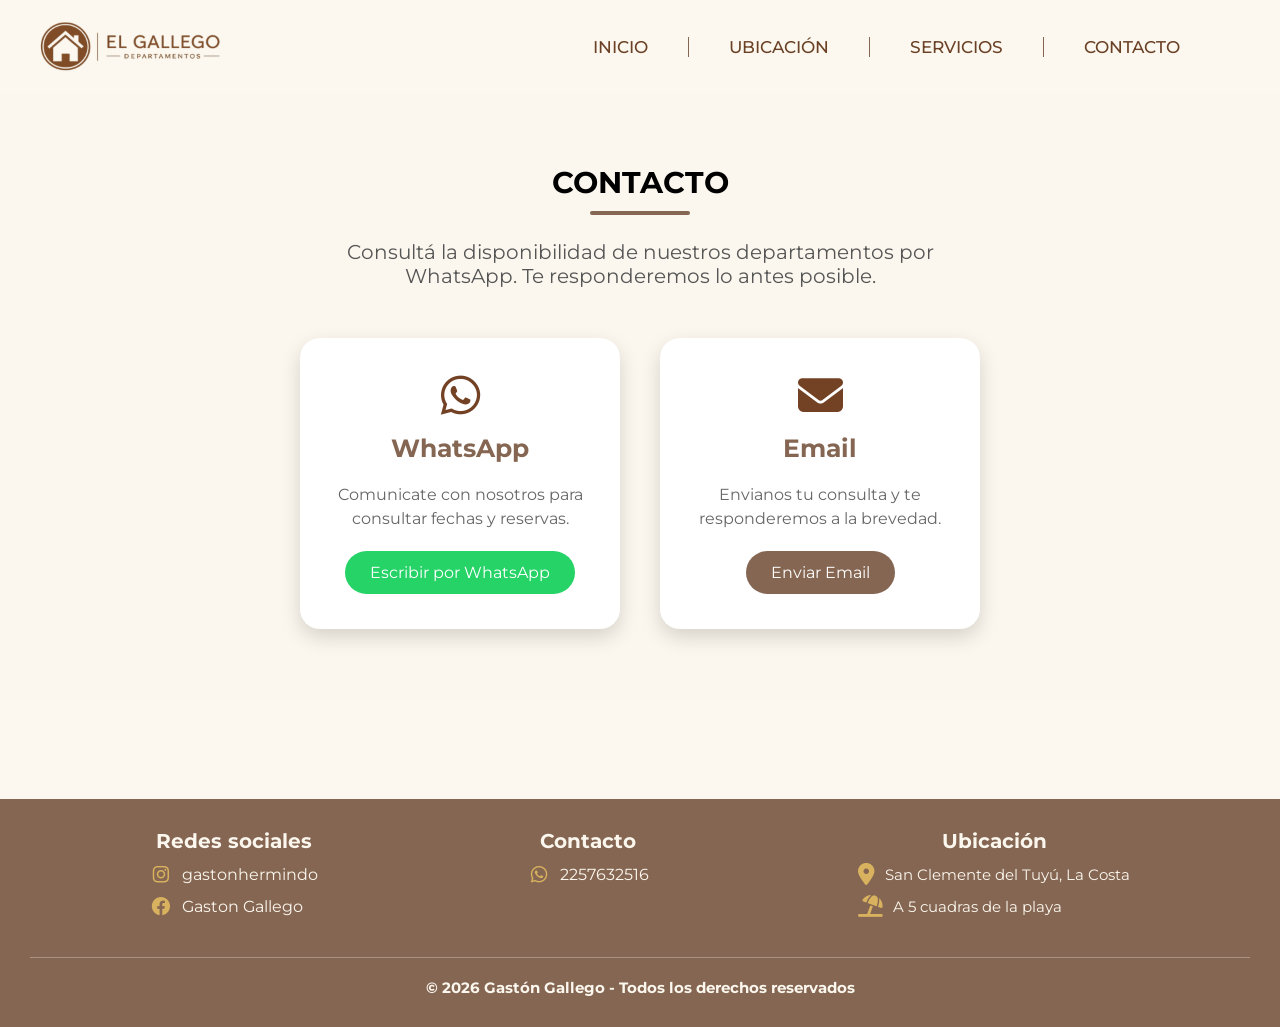
==== contacto.html @ bfb9d02c "Primer commit - sitio Departamento El Gallego" ====
<!DOCTYPE html>
<html lang="es">

<head>
    <meta charset="UTF-8">
    <meta name="viewport" content="width=device-width, initial-scale=1.0">
    <title>Departamentos El Gallego</title>

    <!--ICONOS-->
    <link href='https://unpkg.com/boxicons@2.1.4/css/boxicons.min.css' rel='stylesheet'>
    <link rel="stylesheet" href="https://cdnjs.cloudflare.com/ajax/libs/font-awesome/5.15.4/css/all.min.css">

    <!--ESTILOS CSS-->
    <link rel="stylesheet" href="/css/estilos.css">

    <!--TIPOGRAFÍAS-->
    <link href="https://fonts.googleapis.com/css2?family=Montserrat:wght@400;500;600&display=swap" rel="stylesheet">
    <link href="https://fonts.googleapis.com/css2?family=Montserrat:wght@400;500;600&display=swap" rel="stylesheet">

    <link rel="stylesheet" href="https://cdnjs.cloudflare.com/ajax/libs/font-awesome/6.5.0/css/all.min.css">


</head>

<body>

    <header>
        <nav>
            <!--LOGO-->
            <img src="/img/logo.png" alt="Logo Gaston Gallego" width="80">

            <!--MENÚ DE NAVEGACIÓN-->
            <ul>
                <li>
                    <a href="index.html">Inicio</a>
                </li>

                <li>
                    <a href="ubicacion.html">Ubicación</a>
                </li>

                <li>
                    <a href="/index.html#servicios">Servicios</a>
                </li>

                <li>
                    <a href="contacto.html">Contacto</a>
                </li>

            </ul>
        </nav>
    </header>


    <main class="comunicacion">

        <h1>Contacto</h1>
        <p class="subtitulo1">
            Consultá la disponibilidad de nuestros departamentos por WhatsApp.
            Te responderemos lo antes posible.
        </p>

        <div class="contacto-contenedor">

            <div class="contacto-card">
                <i class="fa-brands fa-whatsapp"></i>
                <h3>WhatsApp</h3>
                <p>Comunicate con nosotros para consultar fechas y reservas.</p>

                <a href="https://wa.me/5492257632516?text=Hola,%20quisiera%20consultar%20la%20disponibilidad%20de%20los%20departamentos."
                    class="btn-whatsapp" target="_blank">
                    Escribir por WhatsApp
                </a>
            </div>


            <div class="contacto-card">
                <i class="fa-solid fa-envelope"></i>
                <h3>Email</h3>
                <p>Envianos tu consulta y te responderemos a la brevedad.</p>

                <a href="mailto:tucorreo@gmail.com" class="btn-email">
                    Enviar Email
                </a>
            </div>

        </div>

    </main>



    <!--PIE DE PÁGINA-->
    <footer>
        <div class="footer">
            <!-- REDES SOCIALES -->
            <section class="redessociales">
                <h3>Redes sociales</h3>
                <ul>
                    <li>
                        <i class='bx bxl-instagram'></i>
                        <a href="https://www.instagram.com/gastonhermindo/" target="_blank"
                            title="Ir a Instagram">gastonhermindo</a>
                    </li>
                    <li>
                        <i class='bx bxl-facebook-circle'></i>
                        <a href="https://www.facebook.com/gaston.gallego.33" target="_blank"
                            title="Ir a Facebook">Gaston Gallego</a>
                    </li>
                </ul>
            </section>

            <!-- CONTACTO -->
            <section class="contacto">
                <h3 id="contacto">Contacto</h3>
                <ul>
                    <li>
                        <i class='bx bxl-whatsapp'></i>
                        <a href="https://wa.me/5492257632516" target="_blank" title="Ir a WhatsApp">2257632516</a>
                    </li>
                </ul>
            </section>

            <!--MEDIOS DE PAGO-->
            <section class="ubicacion">
                <h3>Ubicación</h3>
                <ul>
                    <li>
                        <i class="fas fa-map-marker-alt"></i>
                        <span>San Clemente del Tuyú, La Costa</span>
                    </li>

                    <li>
                        <i class="fas fa-umbrella-beach"></i>
                        <span>A 5 cuadras de la playa</span>
                    </li>
                </ul>
            </section>
        </div>
        <p>© 2026 Gastón Gallego - Todos los derechos reservados</p>
    </footer>


</body>

</html>
---- css/estilos.css ----
/*Elimina los margenes y paddings que agrega el navegador por defecto*/
* {
    margin: 0;
    padding: 0;
    box-sizing: border-box;
    /*Hace que el tamaño de los elementos sea más fácil de controlar*/

}

body {
    background-color: #FCF8EF;
    font-family: 'Montserrat', sans-serif;
}

/*ICONO DE WHATSAPP*/
.whatsapp-button {
    position: fixed;
    /*Se mantiene fijo en la pantalla y cuando se desplaza*/
    bottom: 20px;
    right: 20px;
    z-index: 100;
    /*Asegura que este por encima de otros elementos*/
    height: 50px;
    width: 50px;
}

h1 {
    font-family: 'Montserrat', sans-serif;
}

/*********************************MENÚ DE NAVEGACIÓN******************************/
nav {

    display: flex;
    align-items: center;
    padding: 10px 20px;
    justify-content: space-between;
}

/*Logo*/
nav img {
    width: 200px;
    height: auto;
    border-radius: 5px;
    margin-left: 15px;

}

/*Lista de navegación*/
nav ul {
    display: flex;
    list-style: none;
    align-items: center;
    padding-right: 40px;
    /*para correr los enlaces un poco hacia la derecha*/
}

/*Elementos de la lista de navegación*/
nav li {

    /*Espacio entre los elementos*/
    padding: 0 40px;
    border-right: 1px solid #856652;
}

/*Lineas al costado de cada enlace del menú*/
nav li:last-child {
    border-right: none;
}

/*Enlaces del menú*/
nav a {
    text-decoration: none;
    color: #6B4126;
    font-size: 17px;
    font-weight: 500;
    font-family: 'Montserrat', sans-serif;
    text-transform: uppercase;

}

/*Efectos para los enlaces del menú*/
nav a:hover {
    border-bottom: 2px solid #856652;
    /*Linea debajo*/
    padding-bottom: 5px;
    color: #856652;
}

/*********************************PRESENTACIÓN******************************/

.presentacion {
    background-image:
        linear-gradient(rgba(0, 0, 0, .55), rgba(0, 0, 0, .55)),
        url("../img/playa.webp");

    background-size: cover;
    background-position: center;
    background-repeat: no-repeat;

    width: 100%;
    height: 700px;
    color: white;
    display: flex;
    align-items: center;
}

.presentacion h1 {
    font-size: 40px;
    font-weight: 700;
}

.presentacion h1::after {
    content: "";
    display: block;
    width: 100px;
    height: 4px;
    background-color: #856652;
    margin: 10px 0 0 10px;
    /* 10px desde la izquierda */
    border-radius: 10px;
    animation: rebote 0.8s ease;
    /* Hace que el ícono aparezca desde la izquierda al cargar la página /*
     'ease' controla la velocidad de la animación: inicia lentamente, acelera y finaliza suavemente */

}

/* Define la animación de entrada del ícono */
@keyframes rebote {
    0% {
        opacity: 0;
        transform: translateX(-20px);
    }

    60% {
        transform: translateX(5px);
    }

    100% {
        opacity: 1;
        transform: translateX(0);
    }
}

.texto-presentacion {
    display: flex;
    flex-direction: column;
    position: relative;
    left: 90px;
    gap: 10px;
}

.texto-bienvenidos {
    font-size: 18px;
    font-weight: 500;
    letter-spacing: 2px;

}

.subtitulo {
    font-size: 20px;
    font-weight: 400;
    margin-bottom: 12px;
    margin-top: 12px;
    color: #d8d8d8;
    letter-spacing: 2px;
    text-transform: uppercase;
}

.presentacion h2 {
    margin-bottom: 10px;
    font-size: 28px;
    font-weight: 600;
}

.texto-presentacion1 {
    font-family: 'Poppins', sans-serif;
    font-size: 18px;
    line-height: 1.8;
    font-weight: 400;

}

.texto-presentacion1 p::before {
    content: "✔";
    position: absolute;
    left: 0;
    color: #856652;
    font-size: 18px;
    font-weight: bold;

}



/*********************************DEPARTAMENTOS******************************/

.departamentos h2::after,
.ubicacion1 h1::after,
.info-depto h1::after,
.video-depto h2::after,
.comunicacion h1::after {
    content: "";
    display: block;
    width: 200px;
    height: 4px;
    background-color: #856652;
    margin: 10px auto;
    border-radius: 10px;
}

.departamentos h2,
.ubicacion h1 {
    margin-top: 50px;
    margin-bottom: 40px;
    text-align: center;
    font-size: 30px;
    font-family: 'Montserrat', sans-serif;
    text-transform: uppercase;

}

.contenedor-deptos {
    display: flex;
    justify-content: center;
    flex-wrap: wrap;
    gap: 100px;
    margin-top: 40px;


}

.card {
    width: 380px;
    background-color: white;
    display: flex;
    flex-direction: column;
    align-items: center;
    padding: 15px;
    box-shadow: 0px 10px 15px rgba(0, 0, 0, 0.2);
    border-radius: 15px;
    transition: transform 0.3s ease;
    margin-bottom: 50px;
    margin-top: 30px;
    border: 2px solid #734124;
}

.card:hover {
    transform: translateY(-8px);
}

.card h3 {
    text-align: center;
    margin-top: 10px;
    margin-bottom: 10px;
    font-family: 'Poppins', sans-serif;
    font-size: 20px;
}

.card p {
    font-size: 18px;
}

.card i {
    margin-right: 8px;
    font-size: 20px;
    color: #824F2A;
}

.card img {
    width: 100%;
    height: 600px;
    object-fit: cover;
    border-radius: 8px;

}

.card a,
.info-depto a {
    background-color: #856652;
    color: #fbf7ee;
    padding: 5px 20px;
    border-radius: 15px;
    font-weight: bold;
    text-decoration: none;
    margin-top: 20px;
    display: inline-block;
    font-size: 14px;
    transition: .3s;
}

.card a:hover,
.info-depto a:hover {
    background-color: #A67F68;
    transform: scale(1.05);
}

.servicios h2 {
    font-size: 25px;
    margin-bottom: 20px;
    font-family: 'Montserrat', sans-serif;
    text-transform: uppercase;
}

.servicios h2::after {
    content: "";
    display: block;
    width: 80px;
    height: 4px;
    background-color: #856652;
    margin: 10px auto;
    border-radius: 10px;
}

.servicios {
    background-color: white;
    text-align: center;
    padding: 30px;
    border-radius: 15px;
    width: 80%;
    margin: 50px auto;
    /* centra el bloque */
    box-shadow: 0 4px 10px rgba(0, 0, 0, 0.1);
    border: 2px solid #734124;
}

.contenedor-servicios {
    display: flex;
    justify-content: center;
    gap: 50px;
    margin-top: 30px;
    flex-wrap: wrap;
    /* permite que bajen de línea */
}

.servicio {
    background-color: #F2EFE9;
    padding: 20px;
    border-radius: 10px;
    transition: 0.3s;

}

.servicio:hover {
    transform: translateY(-5px);
}

.servicio i {
    font-size: 25px;
    color: #856652;
    margin-bottom: 10px;
}


/****************************UBICACIÓN*******************/
.ubicacion1 h1::after {
    width: 100px;
}

.ubicacion1 {
    padding: 70px 20px;
    text-align: center;
}


.ubicacion1 h1 {
    font-size: 30px;
    margin-bottom: 40px;
    text-transform: uppercase;


}


/* CONTENEDOR MAPA + TEXTO */

.ubicacion-contenedor {
    max-width: 1100px;
    margin: auto;
    display: flex;
    justify-content: center;
    align-items: center;
    gap: 40px;
    flex-wrap: wrap;
}


/* MAPA */

.mapa {
    background-color: white;
    padding: 20px;
    border-radius: 20px;
    box-shadow: 0 8px 20px rgba(80,50,30,0.15);
}


.mapa h2 {
    margin-bottom: 20px;
}


.mapa iframe {
    width: 500px;
    height: 350px;
    border: none;
    border-radius: 15px;
}


/* TEXTO UBICACIÓN */

.localizacion {
    width: 500px;
    background-color: #e8d8c3;
    padding: 35px;
    border-radius: 20px;
    box-shadow: 0 8px 20px rgba(80,50,30,0.20);
}


.localizacion p {
    font-size: 18px;
    line-height: 1.7;
    margin-bottom: 20px;
}



/* LUGARES CERCANOS */

.distancias {
     background-color: #e8d8c3;
    padding: 50px 20px;
    width: 70%;
    margin: 50px auto;
    border-radius: 25px;
    text-align: center;
    
}


.distancias h2 {
    color: #856652;
    font-size: 30px;
    margin-bottom: 35px;
}


.distancias ul {
    list-style: none;
    display: flex;
    justify-content: center;
    gap: 25px;
    flex-wrap: wrap;
}


.distancias li {
    background-color: #fff;
    color: #856652;
    padding: 20px 30px;
    border-radius: 15px;
    font-size: 18px;
    box-shadow: 0 5px 15px rgba(80,50,30,0.15);
    transition: .3s;
}


.distancias li:hover {
    transform: translateY(-8px);
}

/**************************************DEPARTAMENTOS************************/
.detalle-depto {
    background-color: white;
    padding: 20px;
    border-radius: 10px;
    display: flex;
    flex-wrap: wrap;
    justify-content: center;
    gap: 50px;
    width: 90%;
    margin: 90px auto;
}

.info-depto {
    width: 40%;
}

.info-depto h1,
.video-depto h2 {
    text-align: center;
    margin-bottom: 50px;
    text-transform: uppercase;
    font-size: 30px;
    font-family: 'Poppins', sans-serif;
    margin-top: 20px;
}

.info-depto p {
    font-family: 'Poppins', sans-serif;
}

.info-depto i {
    font-size: 20px;
    margin-right: 8px;
    color: #824F2A;
    transition: transform 0.3s ease;

}

.info-depto p:hover i {
    transform: scale(1.3);
}

.info-depto a {
    font-family: 'Montserrat', sans-serif;
    display: block;
    width: fit-content;
    margin: 30px auto 0;
    font-size: 16px;
    padding: 8px 20px;
     transition: .3s;
}

.columna-izquierda {
    width: 550px;
}

#carouselExample {
    width: 100%;

}

#carouselExample .carousel-item img {
    width: 100%;
    height: 680px;
    object-fit: cover;
    border-radius: 10px;
    margin-top: 30px;
}

.video-depto {
    width: 100%;
    text-align: center;
    margin-top: 15px;
}


.video-depto h2 {
    text-align: center;
    margin-bottom: 30px;
}


.video-departamento {
    width: 700px;
    height: 450px;
    object-fit: contain;
    background-color: black;

}


.detalle-depto {
    border: 2px solid #734124;
}

/****************************CONTACTO***************************/

.comunicacion {
    text-align: center;
    padding: 70px 20px;
    background-color: #fbf7ee;
}

.comunicacion h1 {
    font-size: 30px;
    margin-bottom: 15px;
    text-transform: uppercase;
   
}

.comunicacion h1::after {
    width: 100px;
    height: 4px;

}

.subtitulo1 {
    max-width: 700px;
    margin: auto;
    font-size: 20px;
    color: #555;
    margin-top: 25px;
}


.contacto-contenedor {
    display: flex;
    justify-content: center;
    gap: 40px;
    flex-wrap: wrap;
    margin-top: 50px;
}


.contacto-card {
    background-color: white;
    width: 320px;
    padding: 35px;
    border-radius: 20px;
    box-shadow: 0 8px 20px rgba(0, 0, 0, 0.15);
    transition: .3s;
}


.contacto-card:hover {
    transform: translateY(-8px);
}


.contacto-card i {
    font-size: 45px;
    color: #734124;
    margin-bottom: 15px;
}


.contacto-card h3 {
    color: #856652;
    font-size: 25px;
}


.contacto-card p {
    color: #666;
    line-height: 1.5;
    margin-top: 20px;
}


.btn-whatsapp,
.btn-email {
    display: inline-block;
    margin-top: 20px;
    padding: 12px 25px;
    border-radius: 30px;
    text-decoration: none;
    color: white;
    transition: .3s;
}


.btn-whatsapp {
    background-color: #25D366;
}


.btn-email {
    background-color: #856652;
}


.btn-whatsapp:hover,
.btn-email:hover {
    transform: scale(1.05);
}






/***************************************PIE DE PÁGINA********************************/

.footer {
    display: flex;
    justify-content: space-between;
    max-width: 1000px;
    margin: auto;
}

footer {
    background-color: #856652;
    color: #fbf7ee;
    font-size: 15px;
    padding: 30px;
    display: block;
    margin-top: 100px;

}

footer h3 {
    color: #fbf7ee;
    text-align: center;
    margin-bottom: 10px;
    font-size: 20px;
}

.redessociales ul,
.contacto ul,
.ubicacion ul {
    list-style: none;
    padding: 0;
    margin: 0;
}

footer li {
    margin: 10px;
    display: flex;
    align-items: center;
}

footer a {
    color: #fbf7ee;
    text-decoration: none;
    font-size: 16px;

}

footer a:hover {
    color: #f8d479;
    /* un dorado suave que resalta */
}

footer i {
    color: #d8b25e;
    font-size: 22px;
    margin-right: 10px;
}

footer p {
    text-align: center;
    font-weight: bold;
    margin-top: 30px;
    border-top: 1px solid rgba(251, 247, 238, 0.3);
    padding-top: 20px;
}
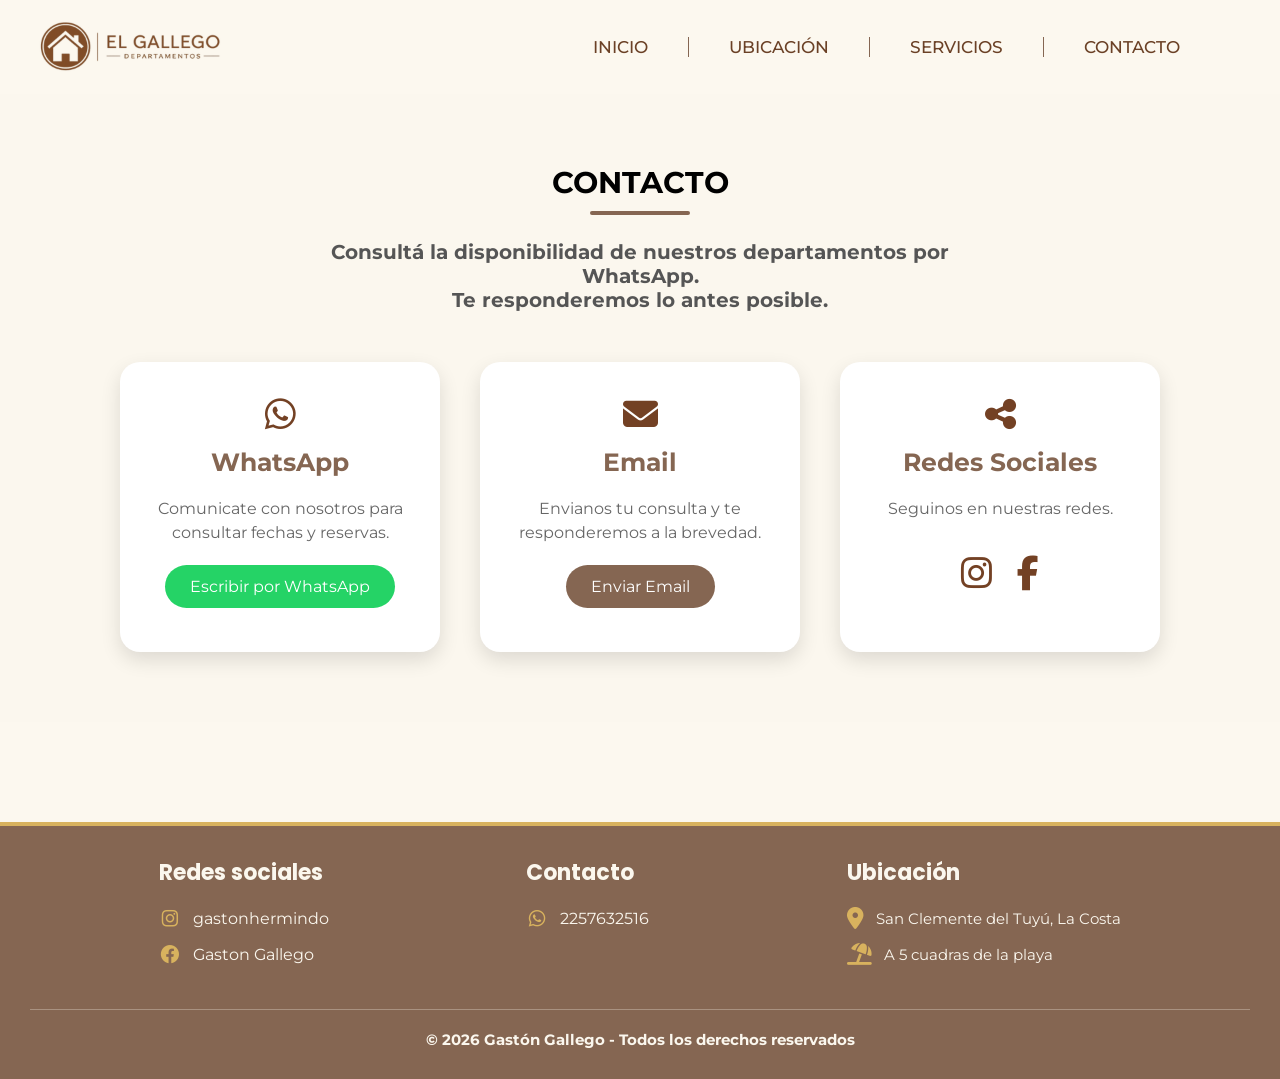
==== commit 4ace149d: "Adaptacion a los celulares" ====
--- a/contacto.html
+++ b/contacto.html
@@ -10,14 +10,22 @@
     <link href='https://unpkg.com/boxicons@2.1.4/css/boxicons.min.css' rel='stylesheet'>
     <link rel="stylesheet" href="https://cdnjs.cloudflare.com/ajax/libs/font-awesome/5.15.4/css/all.min.css">
 
-    <!--ESTILOS CSS-->
-    <link rel="stylesheet" href="/css/estilos.css">
-
     <!--TIPOGRAFÍAS-->
     <link href="https://fonts.googleapis.com/css2?family=Montserrat:wght@400;500;600&display=swap" rel="stylesheet">
     <link href="https://fonts.googleapis.com/css2?family=Montserrat:wght@400;500;600&display=swap" rel="stylesheet">
 
+    <link rel="preconnect" href="https://fonts.googleapis.com">
+    <link rel="preconnect" href="https://fonts.gstatic.com" crossorigin>
+    <link
+        href="https://fonts.googleapis.com/css2?family=Bebas+Neue&family=Nunito:wght@400;600;700&family=Poppins:wght@400;500;600;700&display=swap"
+        rel="stylesheet">
+
     <link rel="stylesheet" href="https://cdnjs.cloudflare.com/ajax/libs/font-awesome/6.5.0/css/all.min.css">
+
+    <!--ESTILOS CSS-->
+    <link rel="stylesheet" href="/css/estilos.css">
+
+    <link rel="icon" type="image/png" sizes="16x16" href="/img/favicon.png">
 
 
 </head>
@@ -28,9 +36,16 @@
         <nav>
             <!--LOGO-->
             <img src="/img/logo.png" alt="Logo Gaston Gallego" width="80">
+            <!--MENÚ HAMBURGUESA-->
+            <div class="nav_toggle" id="_toggle">
+                <span></span>
+                <span></span>
+                <span></span>
+
+            </div>
 
             <!--MENÚ DE NAVEGACIÓN-->
-            <ul>
+            <ul class="nav_items" id="_items">
                 <li>
                     <a href="index.html">Inicio</a>
                 </li>
@@ -48,6 +63,8 @@
                 </li>
 
             </ul>
+
+
         </nav>
     </header>
 
@@ -56,7 +73,7 @@
 
         <h1>Contacto</h1>
         <p class="subtitulo1">
-            Consultá la disponibilidad de nuestros departamentos por WhatsApp.
+            Consultá la disponibilidad de nuestros departamentos por WhatsApp.<br>
             Te responderemos lo antes posible.
         </p>
 
@@ -79,12 +96,28 @@
                 <h3>Email</h3>
                 <p>Envianos tu consulta y te responderemos a la brevedad.</p>
 
-                <a href="mailto:tucorreo@gmail.com" class="btn-email">
+                <a href="mailto:ghflb@yahoo.com.ar" class="btn-email">
                     Enviar Email
                 </a>
             </div>
 
-        </div>
+            <div class="contacto-card">
+                <i class="fa-solid fa-share-nodes icono-compartir"></i>
+
+                <h3>Redes Sociales</h3>
+
+                <p>Seguinos en nuestras redes.</p>
+
+                <div class="redes">
+                    <a href="https://www.instagram.com/gastonhermindo/" target="_blank">
+                        <i class="fa-brands fa-instagram"></i>
+                    </a>
+
+                    <a href="https://www.facebook.com/gaston.gallego.33" target="_blank">
+                        <i class="fa-brands fa-facebook-f"></i>
+                    </a>
+                </div>
+            </div>
 
     </main>
 
@@ -140,7 +173,7 @@
         <p>© 2026 Gastón Gallego - Todos los derechos reservados</p>
     </footer>
 
-
+    <script src="/js/menu.js"></script>
 </body>
 
 </html>
--- a/css/estilos.css
+++ b/css/estilos.css
@@ -10,6 +10,14 @@
 body {
     background-color: #FCF8EF;
     font-family: 'Montserrat', sans-serif;
+}
+
+html,
+body {
+    width: 100%;
+    /*solo debe ocupar el ancho disponible de la pantalla*/
+    overflow-x: hidden;
+    /*Si algún elemento se pasa del ancho de la pantalla hacia la derecha, ocultalo*/
 }
 
 /*ICONO DE WHATSAPP*/
@@ -24,8 +32,24 @@
     width: 50px;
 }
 
+/*PARA CELULARES*/
+@media (max-width:768px) {
+    .whatsapp-button {
+        height: 40px;
+        width: 40px;
+    }
+}
+
 h1 {
     font-family: 'Montserrat', sans-serif;
+}
+
+/* Mantiene el header por encima de las imágenes y secciones */
+header {
+    position: relative;
+    /* Permite usar z-index y posicionar elementos relacionados */
+    z-index: 1000;
+    /* Hace que el header quede por encima de otros elementos */
 }
 
 /*********************************MENÚ DE NAVEGACIÓN******************************/
@@ -35,6 +59,7 @@
     align-items: center;
     padding: 10px 20px;
     justify-content: space-between;
+
 }
 
 /*Logo*/
@@ -44,6 +69,11 @@
     border-radius: 5px;
     margin-left: 15px;
 
+}
+
+.nav_toggle {
+    display: none;
+    /*Boton de menú hambueguesa está oculto en escritorio*/
 }
 
 /*Lista de navegación*/
@@ -85,6 +115,89 @@
     /*Linea debajo*/
     padding-bottom: 5px;
     color: #856652;
+}
+
+/*PARA CELULARES*/
+@media (max-width:768px) {
+
+    /* Fija el encabezado en la parte superior de la pantalla */
+    header {
+        position: fixed;
+        top: 0;
+        left: 0;
+        width: 100%;
+        background: #fbf7ee;
+        z-index: 1000;
+        /* Hace que el header quede por encima del contenido */
+    }
+
+    /* Agrega un espacio superior al contenido para que no quede oculto debajo del header fijo */
+    body {
+        padding-top: 80px;
+        /* Debe coincidir aproximadamente con la altura del header */
+    }
+
+    nav a {
+        font-size: 16px;
+    }
+
+    .nav_toggle {
+        display: flex;
+        flex-direction: column;
+        cursor: pointer;
+        gap: 5px;
+        margin-right: 10px;
+    }
+
+    .nav_toggle span {
+        width: 30px;
+        height: 3px;
+        background: #6B4126;
+        border-radius: 2px;
+    }
+
+    .nav_items {
+        position: fixed;
+        top: 80px;
+        /* Se muestra justo debajo del header fijo */
+        left: -100%;
+        /* Oculta el menú fuera de la pantalla */
+        width: 100%;
+        height: auto;
+        min-height: 300px;
+        background: #fbf7ee;
+        flex-direction: column;
+        transition: .3s;
+        padding: 30px 0;
+        z-index: 999;
+    }
+
+    /* Muestra el menú cuando se agrega la clase .open con JavaScript */
+    .nav_items.open {
+        left: 0;
+    }
+
+    .nav_items li {
+        border: none;
+        padding: 20px 0;
+    }
+
+    /*TRANSFORMA EL ÍCONO DE HAMBURGUESA EN UNA CRUZ Y SE ACTIVA CON LA CLASE .ACTIVE*/
+
+    /* Rota la primera línea 45 grados y la mueve un poco, formando la primera parte de la cruz*/
+    .nav_toggle.active span:nth-child(1) {
+        transform: rotate(45deg) translate(5px, 5px);
+    }
+
+    /*Oculta la línea del medio. Así solo quedan las líneas de arriba y abajo, que cruzadas forman la X*/
+    .nav_toggle.active span:nth-child(2) {
+        opacity: 0;
+    }
+
+    /*Rota la tercera línea en dirección opuesta, formando la otra parte de la X*/
+    .nav_toggle.active span:nth-child(3) {
+        transform: rotate(-45deg) translate(5px, -5px);
+    }
 }
 
 /*********************************PRESENTACIÓN******************************/
@@ -146,8 +259,9 @@
     display: flex;
     flex-direction: column;
     position: relative;
-    left: 90px;
+    max-width: 700px;
     gap: 10px;
+    margin-left: 90px;
 }
 
 .texto-bienvenidos {
@@ -178,6 +292,8 @@
     font-size: 18px;
     line-height: 1.8;
     font-weight: 400;
+    position: relative;
+    padding-left: 20px;
 
 }
 
@@ -191,9 +307,66 @@
 
 }
 
-
-
-/*********************************DEPARTAMENTOS******************************/
+/*PARA CELULARES*/
+@media (max-width:768px) {
+
+    .presentacion {
+        height: 600px;
+        padding: 0 20px;
+
+    }
+
+    .texto-presentacion {
+        margin-left: 0;
+        left: 0;
+        max-width: 100%;
+        width: 100%;
+        gap: 8px;
+    }
+
+    .texto-bienvenidos {
+        font-size: 15px;
+        letter-spacing: 1px;
+    }
+
+    .presentacion h1 {
+        font-size: 30px;
+        line-height: 1.2;
+    }
+
+    .presentacion h1::after {
+        width: 70px;
+        height: 3px;
+        margin-left: 0;
+    }
+
+    .subtitulo {
+        font-size: 15px;
+        letter-spacing: 1px;
+    }
+
+    .presentacion h2 {
+        font-size: 22px;
+    }
+
+    .texto-presentacion1 {
+        font-size: 15px;
+        line-height: 1.6;
+
+    }
+
+    .texto-presentacion1 p {
+        position: relative;
+        padding-left: 18px;
+    }
+
+    .texto-presentacion1 p::before {
+        font-size: 15px;
+    }
+
+}
+
+/*********************************DEPARTAMENTOS INICIO * *****************************/
 
 .departamentos h2::after,
 .ubicacion1 h1::after,
@@ -220,18 +393,28 @@
 
 }
 
+.descripcion-departamentos {
+    max-width: 900px;
+    margin: 0 auto 10px;
+    text-align: center;
+    font-size: 18px;
+    color: #555;
+    line-height: 1.6;
+    font-weight: bold;
+}
+
 .contenedor-deptos {
     display: flex;
     justify-content: center;
     flex-wrap: wrap;
-    gap: 100px;
-    margin-top: 40px;
+    gap: 40px;
+    margin-top: 15px;
 
 
 }
 
 .card {
-    width: 380px;
+    width: 420px;
     background-color: white;
     display: flex;
     flex-direction: column;
@@ -240,13 +423,14 @@
     box-shadow: 0px 10px 15px rgba(0, 0, 0, 0.2);
     border-radius: 15px;
     transition: transform 0.3s ease;
-    margin-bottom: 50px;
-    margin-top: 30px;
-    border: 2px solid #734124;
+    margin-bottom: 30px;
+    margin-top: 20px;
+
 }
 
 .card:hover {
     transform: translateY(-8px);
+    transition: .3s;
 }
 
 .card h3 {
@@ -269,7 +453,8 @@
 
 .card img {
     width: 100%;
-    height: 600px;
+    aspect-ratio: 3 / 4;
+    /*Cambia la proporción de la imagen*/
     object-fit: cover;
     border-radius: 8px;
 
@@ -295,6 +480,39 @@
     transform: scale(1.05);
 }
 
+/*PARA CELULARES*/
+@media (max-width:768px) {
+    .departamentos h2 {
+        font-size: 22px;
+    }
+
+    .descripcion-departamentos {
+        font-size: 15px;
+        max-width: 400px;
+    }
+
+    .card {
+        width: 300px;
+        margin-bottom: 10px;
+    }
+
+    .card h3 {
+        font-size: 18px;
+    }
+
+    .card p {
+        text-align: center;
+        font-size: 15px;
+    }
+
+    .card a,
+    .info-depto a {
+        font-size: 12px;
+    }
+
+}
+
+/********************SERVICIOS************************/
 .servicios h2 {
     font-size: 25px;
     margin-bottom: 20px;
@@ -321,7 +539,7 @@
     margin: 50px auto;
     /* centra el bloque */
     box-shadow: 0 4px 10px rgba(0, 0, 0, 0.1);
-    border: 2px solid #734124;
+
 }
 
 .contenedor-servicios {
@@ -345,12 +563,44 @@
     transform: translateY(-5px);
 }
 
+.servicio p {
+    font-weight: 500;
+}
+
 .servicio i {
     font-size: 25px;
     color: #856652;
     margin-bottom: 10px;
 }
 
+/*PARA CELULARES*/
+@media (max-width:768px) {
+    .servicios h2 {
+        font-size: 20px;
+    }
+
+    .servicios h2::after {
+        width: 60px;
+    }
+
+    .servicios {
+        padding: 15px;
+        width: 70%;
+    }
+
+    .contenedor-servicios {
+        gap: 20px;
+    }
+
+    .servicio {
+        padding: 15px;
+        justify-content: center;
+    }
+
+    .servicio p {
+        width: 90px;
+    }
+}
 
 /****************************UBICACIÓN*******************/
 .ubicacion1 h1::after {
@@ -391,7 +641,7 @@
     background-color: white;
     padding: 20px;
     border-radius: 20px;
-    box-shadow: 0 8px 20px rgba(80,50,30,0.15);
+    box-shadow: 0 8px 20px rgba(80, 50, 30, 0.15);
 }
 
 
@@ -415,14 +665,17 @@
     background-color: #e8d8c3;
     padding: 35px;
     border-radius: 20px;
-    box-shadow: 0 8px 20px rgba(80,50,30,0.20);
+    box-shadow: 0 8px 20px rgba(80, 50, 30, 0.20);
+
 }
 
 
 .localizacion p {
-    font-size: 18px;
-    line-height: 1.7;
+    font-size: 17px;
+    line-height: 1.5;
     margin-bottom: 20px;
+    font-weight: 500;
+
 }
 
 
@@ -430,15 +683,14 @@
 /* LUGARES CERCANOS */
 
 .distancias {
-     background-color: #e8d8c3;
+    background-color: #e8d8c3;
     padding: 50px 20px;
     width: 70%;
     margin: 50px auto;
     border-radius: 25px;
     text-align: center;
-    
-}
-
+
+}
 
 .distancias h2 {
     color: #856652;
@@ -462,14 +714,53 @@
     padding: 20px 30px;
     border-radius: 15px;
     font-size: 18px;
-    box-shadow: 0 5px 15px rgba(80,50,30,0.15);
+    box-shadow: 0 5px 15px rgba(80, 50, 30, 0.15);
     transition: .3s;
 }
 
 
 .distancias li:hover {
     transform: translateY(-8px);
-}
+
+}
+
+/*PARA CELULARES*/
+@media (max-width:768px) {
+    .mapa h2 {
+        font-size: 20px;
+    }
+
+    .mapa iframe {
+        width: 350px;
+        height: 250px;
+    }
+
+    .localizacion {
+        padding: 20px;
+    }
+
+    .localizacion p {
+        font-size: 15px;
+        margin-bottom: 10px;
+        line-height: 1.3;
+    }
+
+    .distancias {
+        margin-top: 10px;
+        width: 60%;
+    }
+
+    .distancias h2 {
+        font-size: 20px;
+        margin-bottom: 30px;
+    }
+
+    .distancias li {
+        padding: 10px 20px;
+        font-size: 15px;
+    }
+}
+
 
 /**************************************DEPARTAMENTOS************************/
 .detalle-depto {
@@ -521,7 +812,7 @@
     margin: 30px auto 0;
     font-size: 16px;
     padding: 8px 20px;
-     transition: .3s;
+    transition: .3s;
 }
 
 .columna-izquierda {
@@ -567,6 +858,83 @@
     border: 2px solid #734124;
 }
 
+/*PARA CELULARES*/
+@media (max-width:768px) {
+
+    /* El contenedor pasa de dos columnas a una sola */
+    .detalle-depto {
+        flex-direction: row;
+        align-items: flex-start;
+        gap: 20px;
+        width: 95%;
+        margin: 30px auto;
+        padding: 15px;
+    }
+
+    /* La columna del carrusel ocupa todo el ancho */
+    .columna-izquierda {
+        width: 100%;
+    }
+
+    /* La información ocupa todo el ancho */
+    .info-depto {
+        width: 100%;
+    }
+
+    .info-depto h1,
+    .video-depto h2 {
+        font-size: 20px;
+        margin-bottom: 25px;
+    }
+
+    /* Baja la información para que no quede pegada al header fijo */
+    .info-depto h1 {
+        margin-top: 150px;
+    }
+
+    .info-depto h1::after {
+        width: 100px;
+    }
+
+    .info-depto p {
+        font-size: 15px;
+        text-align: left;
+    }
+
+    .info-depto i {
+        font-size: 17px;
+    }
+
+    .info-depto a {
+        font-size: 13px;
+        padding: 8px 15px;
+        text-align: center;
+        margin: 10px auto 0;
+    }
+
+    /* El carrusel ocupa todo el ancho disponible */
+    #carouselExample {
+        width: 100%;
+        height: 350px;
+        object-fit: cover;
+    }
+
+    #carouselExample .carousel-item img {
+        width: 100%;
+        height: 450px;
+    }
+
+    /* Contenedor del video */
+    .video-depto {
+        width: 100%;
+    }
+
+    .video-departamento {
+        width: 400px;
+        height: 350px;
+    }
+}
+
 /****************************CONTACTO***************************/
 
 .comunicacion {
@@ -579,7 +947,7 @@
     font-size: 30px;
     margin-bottom: 15px;
     text-transform: uppercase;
-   
+
 }
 
 .comunicacion h1::after {
@@ -594,6 +962,7 @@
     font-size: 20px;
     color: #555;
     margin-top: 25px;
+    font-weight: bold;
 }
 
 
@@ -609,20 +978,22 @@
 .contacto-card {
     background-color: white;
     width: 320px;
+    min-height: 290px;
     padding: 35px;
     border-radius: 20px;
-    box-shadow: 0 8px 20px rgba(0, 0, 0, 0.15);
-    transition: .3s;
+    box-shadow: 0 8px 20px rgba(0, 0, 0, 0.12);
+    transition: transform .3s ease, box-shadow .3s ease;
 }
 
 
 .contacto-card:hover {
     transform: translateY(-8px);
+    box-shadow: 0 18px 35px rgba(0, 0, 0, .18);
 }
 
 
 .contacto-card i {
-    font-size: 45px;
+    font-size: 35px;
     color: #734124;
     margin-bottom: 15px;
 }
@@ -642,7 +1013,8 @@
 
 
 .btn-whatsapp,
-.btn-email {
+.btn-email,
+.btn-instagram {
     display: inline-block;
     margin-top: 20px;
     padding: 12px 25px;
@@ -668,17 +1040,80 @@
     transform: scale(1.05);
 }
 
-
-
-
+.redes {
+    display: flex;
+    justify-content: center;
+    gap: 25px;
+    margin-top: 35px;
+}
+
+.redes a {
+    transition: .3s;
+}
+
+.redes a:hover {
+    transform: scale(1.15);
+}
+
+/*PARA CELULARES*/
+@media (max-width:768px) {
+    .comunicacion {
+        padding: 50px 10px;
+    }
+
+    .comunicacion h1,
+    .ubicacion1 h1 {
+        font-size: 20px;
+    }
+
+    .comunicacion h1::after,
+    .ubicacion1 h1::after {
+        width: 70px;
+    }
+
+    .subtitulo1 {
+        font-size: 16px;
+    }
+
+    .contacto-card {
+        width: 300px;
+        min-height: 200px;
+        padding: 30px;
+    }
+
+    .contacto-contenedor {
+        gap: 20px;
+    }
+
+    .contacto-card i {
+        font-size: 28px;
+    }
+
+    .contacto-card h3 {
+        font-size: 19px;
+    }
+
+    .contacto-card p {
+        font-size: 16px;
+    }
+
+    .btn-whatsapp,
+    .btn-email,
+    .btn-instagram {
+        padding: 10px 15px;
+        font-size: 13px;
+    }
+}
 
 
 /***************************************PIE DE PÁGINA********************************/
 
 .footer {
     display: flex;
-    justify-content: space-between;
-    max-width: 1000px;
+    justify-content: space-around;
+    align-items: flex-start;
+    gap: 60px;
+    max-width: 1100px;
     margin: auto;
 }
 
@@ -689,15 +1124,17 @@
     padding: 30px;
     display: block;
     margin-top: 100px;
-
+    border-top: 4px solid #d8b25e;
 }
 
 footer h3 {
     color: #fbf7ee;
-    text-align: center;
-    margin-bottom: 10px;
-    font-size: 20px;
-}
+    text-align: left;
+    margin-bottom: 18px;
+    font-size: 22px;
+    font-family: 'Poppins', sans-serif;
+}
+
 
 .redessociales ul,
 .contacto ul,
@@ -708,7 +1145,7 @@
 }
 
 footer li {
-    margin: 10px;
+    margin: 14px 0;
     display: flex;
     align-items: center;
 }
@@ -717,7 +1154,6 @@
     color: #fbf7ee;
     text-decoration: none;
     font-size: 16px;
-
 }
 
 footer a:hover {
@@ -728,7 +1164,7 @@
 footer i {
     color: #d8b25e;
     font-size: 22px;
-    margin-right: 10px;
+    margin-right: 12px;
 }
 
 footer p {
@@ -737,4 +1173,62 @@
     margin-top: 30px;
     border-top: 1px solid rgba(251, 247, 238, 0.3);
     padding-top: 20px;
+}
+
+/*PARA CELULARES*/
+@media (max-width:768px) {
+    .footer {
+        display: flex;
+        flex-direction: column;
+        text-align: center;
+        align-items: center;
+        gap: 25px;
+        text-align: center;
+    }
+
+    footer {
+        font-size: 13px;
+        padding: 20px;
+    }
+
+    /*TÍTULOS*/
+    .redessociales h3,
+    .contacto h3,
+    .ubicacion h3 {
+        font-size: 20px;
+        margin-bottom: 10px;
+    }
+
+    .ubicacion h3 {
+        text-align: center;
+    }
+
+    .ubicacion span {
+        font-size: 15px;
+    }
+
+    /* LISTAS */
+    footer ul {
+        padding: 0;
+    }
+
+    footer li {
+        justify-content: center;
+        /* centra icono + texto */
+        gap: 8px;
+        /* espacio entre icono y texto */
+        margin-top: 20px;
+    }
+
+    /* ICONOS */
+    .footer i {
+        font-size: 20px;
+        margin: 0;
+    }
+
+    /* TEXTO FINAL */
+    footer p {
+        font-size: 13px;
+
+    }
 }
